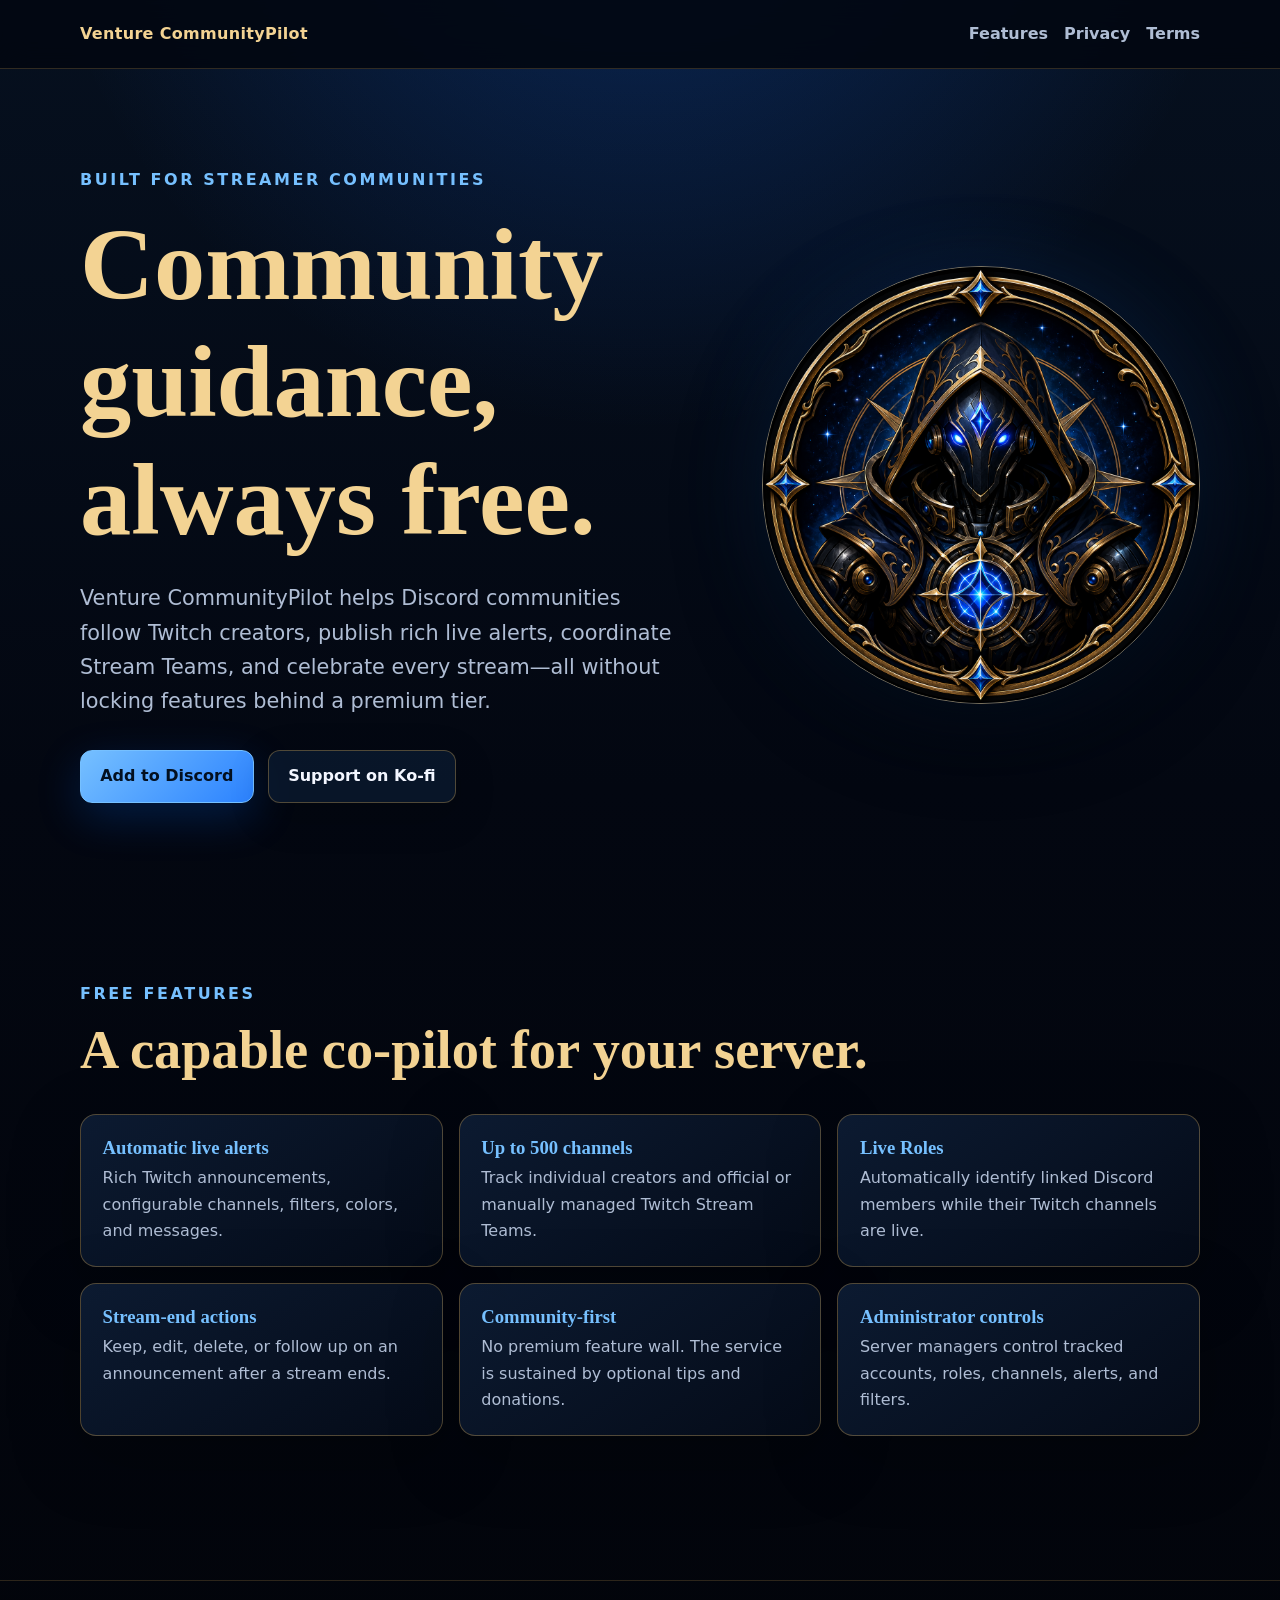
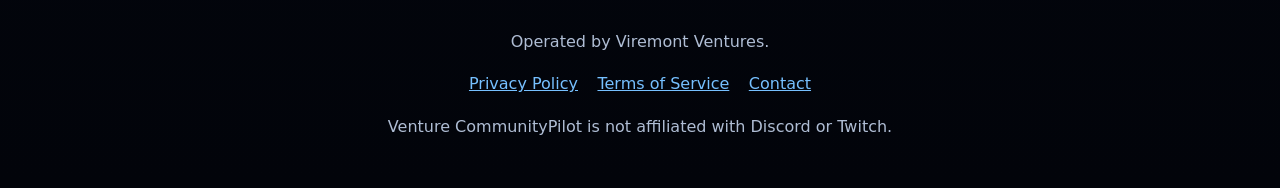
==== index.html @ 2fc48e21 "Add Venture CommunityPilot public site and policies" ====
<!doctype html>
<html lang="en">
  <head>
    <meta charset="utf-8" />
    <meta name="viewport" content="width=device-width, initial-scale=1" />
    <meta
      name="description"
      content="Venture CommunityPilot is a free Discord community bot for Twitch streamers and their communities."
    />
    <title>Venture CommunityPilot</title>
    <link rel="stylesheet" href="styles.css" />
  </head>
  <body>
    <header class="site-header">
      <nav class="nav" aria-label="Main navigation">
        <a class="brand" href="index.html">Venture CommunityPilot</a>
        <div class="nav-links">
          <a href="#features">Features</a>
          <a href="privacy.html">Privacy</a>
          <a href="terms.html">Terms</a>
        </div>
      </nav>
    </header>

    <main>
      <section class="hero">
        <div>
          <p class="eyebrow">Built for streamer communities</p>
          <h1>Community guidance, always free.</h1>
          <p class="hero-copy">
            Venture CommunityPilot helps Discord communities follow Twitch
            creators, publish rich live alerts, coordinate Stream Teams, and
            celebrate every stream—all without locking features behind a
            premium tier.
          </p>
          <div class="actions">
            <a
              class="button primary"
              href="https://discord.com/oauth2/authorize?client_id=1528395229957460070&amp;permissions=268520448&amp;integration_type=0&amp;scope=bot+applications.commands"
            >Add to Discord</a>
            <a class="button" href="https://ko-fi.com/venturecp">Support on Ko-fi</a>
          </div>
        </div>

        <div class="icon-wrap">
          <img
            class="bot-icon"
            src="bot-icon.png"
            alt="Venture CommunityPilot hooded automaton emblem"
          />
        </div>
      </section>

      <section class="section" id="features">
        <p class="eyebrow">Free features</p>
        <h2>A capable co-pilot for your server.</h2>
        <div class="feature-grid">
          <article class="card">
            <h3>Automatic live alerts</h3>
            <p>Rich Twitch announcements, configurable channels, filters, colors, and messages.</p>
          </article>
          <article class="card">
            <h3>Up to 500 channels</h3>
            <p>Track individual creators and official or manually managed Twitch Stream Teams.</p>
          </article>
          <article class="card">
            <h3>Live Roles</h3>
            <p>Automatically identify linked Discord members while their Twitch channels are live.</p>
          </article>
          <article class="card">
            <h3>Stream-end actions</h3>
            <p>Keep, edit, delete, or follow up on an announcement after a stream ends.</p>
          </article>
          <article class="card">
            <h3>Community-first</h3>
            <p>No premium feature wall. The service is sustained by optional tips and donations.</p>
          </article>
          <article class="card">
            <h3>Administrator controls</h3>
            <p>Server managers control tracked accounts, roles, channels, alerts, and filters.</p>
          </article>
        </div>
      </section>
    </main>

    <footer>
      <p>Operated by Viremont Ventures.</p>
      <p>
        <a href="privacy.html">Privacy Policy</a>
        <a href="terms.html">Terms of Service</a>
        <a href="mailto:viremontmoogle@hotmail.com">Contact</a>
      </p>
      <p>Venture CommunityPilot is not affiliated with Discord or Twitch.</p>
    </footer>
  </body>
</html>
---- styles.css ----
:root {
  color-scheme: dark;
  --background: #030711;
  --surface: #091426;
  --surface-soft: #0d1d35;
  --text: #f3f6ff;
  --muted: #afbdd4;
  --blue: #3a9bff;
  --blue-bright: #76c0ff;
  --gold: #d7a956;
  --gold-light: #f3d393;
  --border: rgba(215, 169, 86, 0.35);
  --shadow: rgba(0, 105, 255, 0.22);
  font-family: Inter, ui-sans-serif, system-ui, -apple-system, BlinkMacSystemFont,
    "Segoe UI", sans-serif;
}

* {
  box-sizing: border-box;
}

html {
  scroll-behavior: smooth;
}

body {
  min-height: 100vh;
  margin: 0;
  color: var(--text);
  background:
    radial-gradient(circle at 50% -10%, rgba(24, 111, 255, 0.28), transparent 38rem),
    linear-gradient(180deg, #06101f 0%, var(--background) 44%, #02040a 100%);
  line-height: 1.65;
}

a {
  color: var(--blue-bright);
}

a:hover {
  color: white;
}

.site-header {
  position: sticky;
  top: 0;
  z-index: 10;
  border-bottom: 1px solid rgba(215, 169, 86, 0.22);
  background: rgba(3, 7, 17, 0.9);
  backdrop-filter: blur(14px);
}

.nav {
  width: min(1120px, calc(100% - 2rem));
  min-height: 68px;
  margin: 0 auto;
  display: flex;
  align-items: center;
  justify-content: space-between;
  gap: 1.25rem;
}

.brand {
  color: var(--gold-light);
  text-decoration: none;
  font-weight: 800;
  letter-spacing: 0.02em;
}

.nav-links {
  display: flex;
  align-items: center;
  gap: 1rem;
  flex-wrap: wrap;
}

.nav-links a {
  color: var(--muted);
  text-decoration: none;
  font-weight: 650;
}

.nav-links a:hover {
  color: var(--text);
}

main {
  width: min(1120px, calc(100% - 2rem));
  margin: 0 auto;
}

.hero {
  min-height: calc(100vh - 68px);
  padding: 5rem 0;
  display: grid;
  grid-template-columns: minmax(0, 1.15fr) minmax(280px, 0.85fr);
  align-items: center;
  gap: clamp(2.5rem, 7vw, 7rem);
}

.eyebrow {
  margin: 0 0 0.75rem;
  color: var(--blue-bright);
  font-weight: 800;
  letter-spacing: 0.16em;
  text-transform: uppercase;
}

h1,
h2,
h3 {
  font-family: Georgia, "Times New Roman", serif;
  line-height: 1.15;
}

h1 {
  margin: 0;
  font-size: clamp(3rem, 8vw, 6.5rem);
  color: var(--gold-light);
  text-wrap: balance;
}

.hero-copy {
  max-width: 710px;
  margin: 1.4rem 0 0;
  color: var(--muted);
  font-size: clamp(1.08rem, 2vw, 1.3rem);
}

.actions {
  margin-top: 2rem;
  display: flex;
  gap: 0.9rem;
  flex-wrap: wrap;
}

.button {
  display: inline-flex;
  align-items: center;
  justify-content: center;
  min-height: 50px;
  padding: 0.75rem 1.2rem;
  border: 1px solid var(--border);
  border-radius: 12px;
  color: var(--text);
  background: rgba(12, 28, 50, 0.72);
  text-decoration: none;
  font-weight: 800;
  box-shadow: 0 12px 40px rgba(0, 0, 0, 0.2);
}

.button.primary {
  color: #031020;
  border-color: var(--blue-bright);
  background: linear-gradient(135deg, var(--blue-bright), #2b82ff);
  box-shadow: 0 14px 44px var(--shadow);
}

.button:hover {
  transform: translateY(-1px);
}

.icon-wrap {
  position: relative;
  width: min(100%, 480px);
  margin-inline: auto;
}

.icon-wrap::before {
  content: "";
  position: absolute;
  inset: 7%;
  border-radius: 50%;
  background: rgba(18, 119, 255, 0.4);
  filter: blur(48px);
}

.bot-icon {
  position: relative;
  display: block;
  width: 100%;
  border-radius: 50%;
  border: 1px solid rgba(243, 211, 147, 0.5);
  box-shadow: 0 24px 80px rgba(0, 0, 0, 0.65);
}

.section {
  padding: 5rem 0;
}

.section h2 {
  margin: 0 0 1rem;
  color: var(--gold-light);
  font-size: clamp(2rem, 5vw, 3.4rem);
}

.feature-grid {
  margin-top: 2rem;
  display: grid;
  grid-template-columns: repeat(3, minmax(0, 1fr));
  gap: 1rem;
}

.card,
.legal {
  border: 1px solid var(--border);
  border-radius: 16px;
  background: linear-gradient(145deg, rgba(13, 29, 53, 0.9), rgba(5, 12, 25, 0.9));
  box-shadow: 0 20px 70px rgba(0, 0, 0, 0.25);
}

.card {
  padding: 1.35rem;
}

.card h3 {
  margin: 0 0 0.45rem;
  color: var(--blue-bright);
}

.card p {
  margin: 0;
  color: var(--muted);
}

.policy-page {
  width: min(880px, 100%);
  padding: 4rem 0 6rem;
}

.legal {
  padding: clamp(1.25rem, 5vw, 3.25rem);
}

.legal h1 {
  font-size: clamp(2.4rem, 7vw, 4.8rem);
}

.legal h2 {
  margin-top: 2.4rem;
  color: var(--gold-light);
  font-size: 1.55rem;
}

.legal h3 {
  margin-top: 1.5rem;
  color: var(--blue-bright);
  font-size: 1.15rem;
}

.legal p,
.legal li {
  color: #c6d1e4;
}

.updated {
  color: var(--muted);
}

.notice {
  padding: 1rem 1.1rem;
  border-left: 3px solid var(--blue);
  border-radius: 8px;
  background: rgba(23, 94, 175, 0.13);
}

footer {
  margin-top: 4rem;
  padding: 2rem 1rem;
  border-top: 1px solid rgba(215, 169, 86, 0.2);
  color: var(--muted);
  text-align: center;
}

footer a {
  margin: 0 0.45rem;
}

@media (max-width: 820px) {
  .hero {
    grid-template-columns: 1fr;
    text-align: center;
    padding-top: 3rem;
  }

  .hero-copy {
    margin-inline: auto;
  }

  .actions {
    justify-content: center;
  }

  .icon-wrap {
    max-width: 390px;
    order: -1;
  }

  .feature-grid {
    grid-template-columns: 1fr;
  }
}

@media (max-width: 590px) {
  .nav {
    align-items: flex-start;
    flex-direction: column;
    padding: 0.8rem 0;
  }

  .site-header {
    position: static;
  }

  .hero {
    min-height: auto;
  }
}
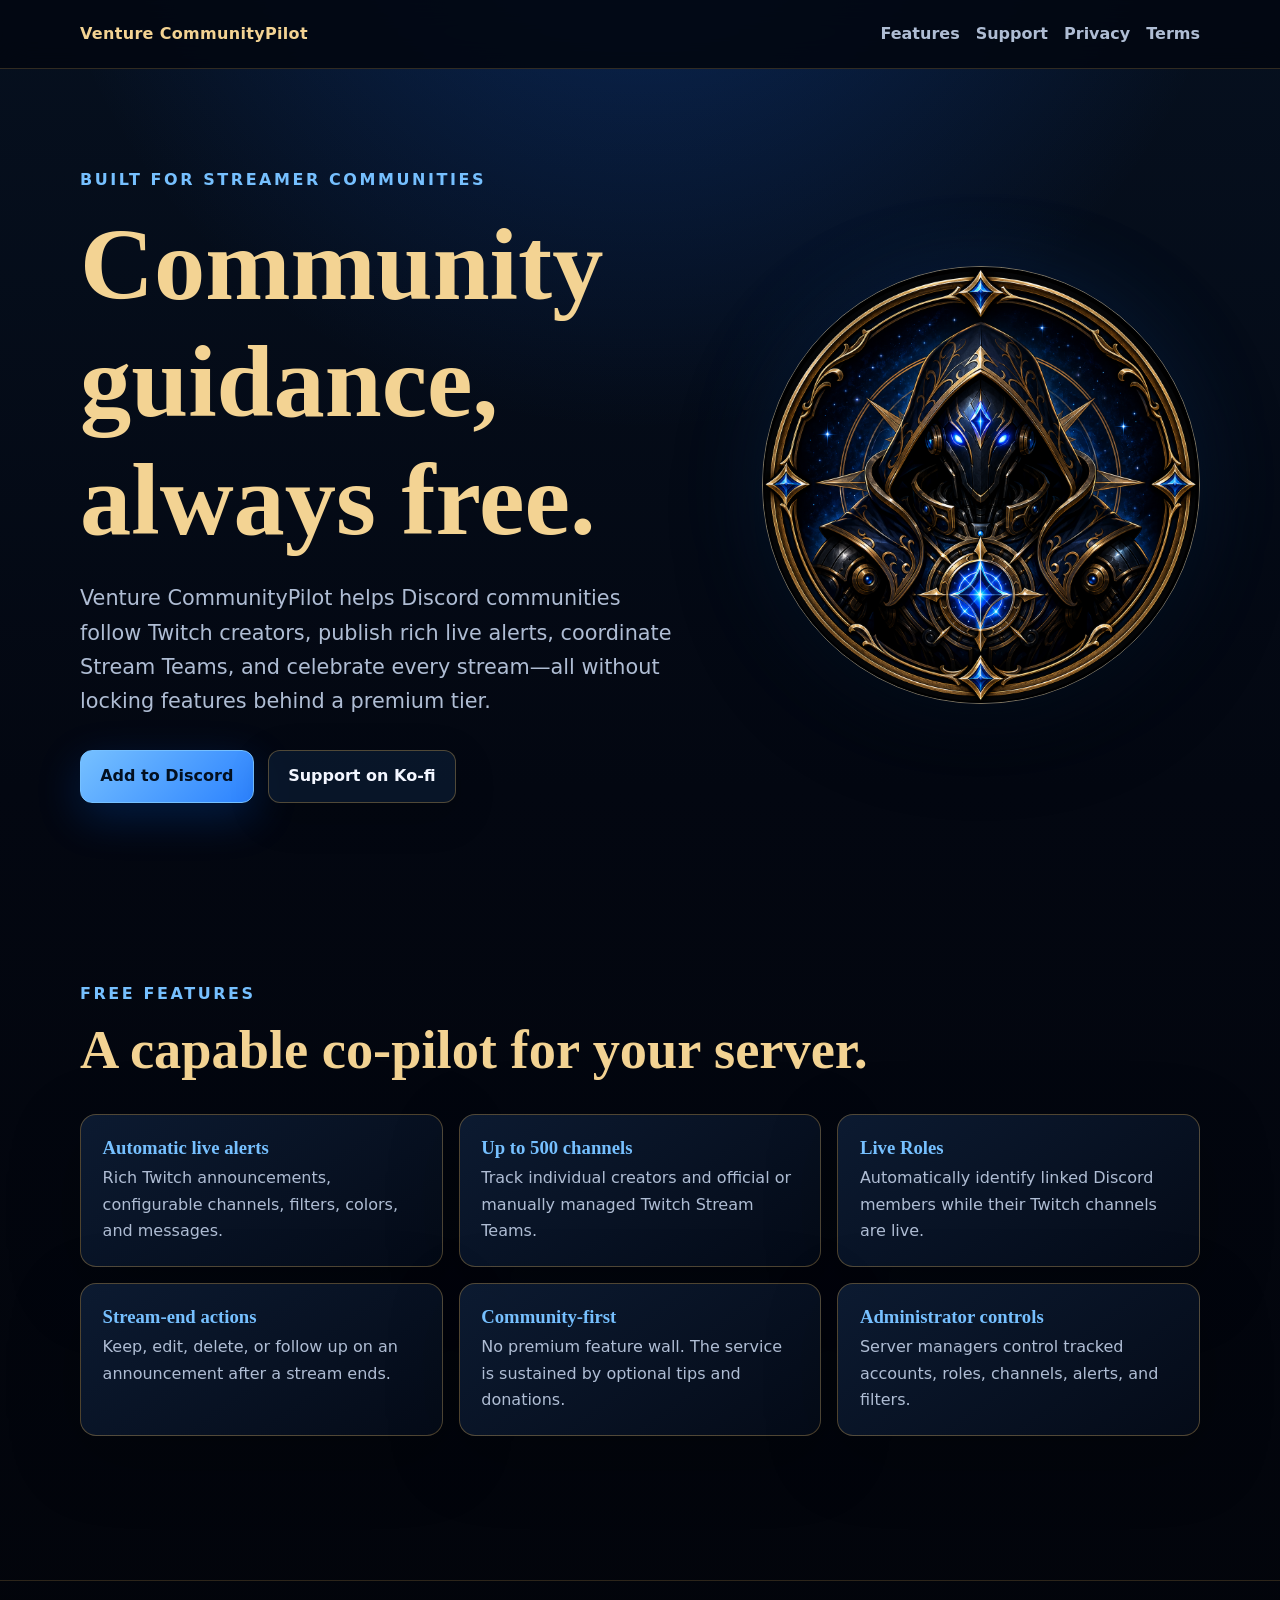
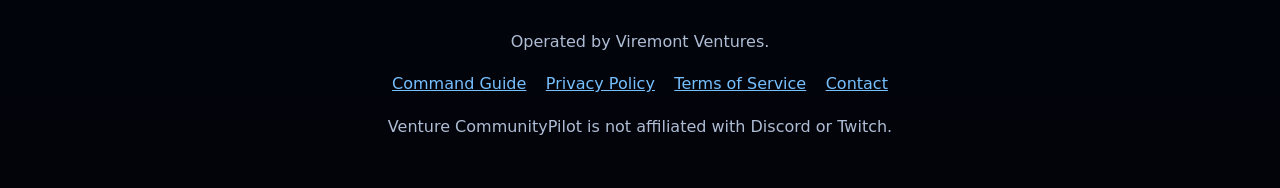
==== commit 6ec31ad9: "Add support guide and update contact email" ====
--- a/index.html
+++ b/index.html
@@ -16,6 +16,7 @@
         <a class="brand" href="index.html">Venture CommunityPilot</a>
         <div class="nav-links">
           <a href="#features">Features</a>
+          <a href="support.html">Support</a>
           <a href="privacy.html">Privacy</a>
           <a href="terms.html">Terms</a>
         </div>
@@ -86,9 +87,10 @@
     <footer>
       <p>Operated by Viremont Ventures.</p>
       <p>
+        <a href="support.html">Command Guide</a>
         <a href="privacy.html">Privacy Policy</a>
         <a href="terms.html">Terms of Service</a>
-        <a href="mailto:viremontmoogle@hotmail.com">Contact</a>
+        <a href="mailto:viremontmoogle@gmail.com">Contact</a>
       </p>
       <p>Venture CommunityPilot is not affiliated with Discord or Twitch.</p>
     </footer>
--- a/styles.css
+++ b/styles.css
@@ -19,6 +19,18 @@
   box-sizing: border-box;
 }
 
+.visually-hidden {
+  position: absolute;
+  width: 1px;
+  height: 1px;
+  padding: 0;
+  margin: -1px;
+  overflow: hidden;
+  clip: rect(0, 0, 0, 0);
+  white-space: nowrap;
+  border: 0;
+}
+
 html {
   scroll-behavior: smooth;
 }
@@ -264,6 +276,237 @@
   background: rgba(23, 94, 175, 0.13);
 }
 
+.support-hero {
+  padding: 4.5rem 0 2rem;
+  text-align: center;
+}
+
+.support-hero h1 {
+  font-size: clamp(2.7rem, 8vw, 5.5rem);
+}
+
+.support-hero p:not(.eyebrow) {
+  max-width: 760px;
+  margin: 1rem auto 0;
+  color: var(--muted);
+  font-size: 1.1rem;
+}
+
+.quick-start {
+  margin: 1.5rem 0 3rem;
+  padding: clamp(1.25rem, 4vw, 2rem);
+}
+
+.quick-start h2,
+.command-section h2,
+.help-panel h2 {
+  margin-top: 0;
+  color: var(--gold-light);
+  font-size: clamp(1.8rem, 4vw, 2.5rem);
+}
+
+.step-list {
+  margin: 1.25rem 0 0;
+  padding: 0;
+  display: grid;
+  grid-template-columns: repeat(3, minmax(0, 1fr));
+  gap: 1rem;
+  list-style: none;
+  counter-reset: setup-step;
+}
+
+.step-list li {
+  position: relative;
+  min-height: 145px;
+  padding: 1.15rem;
+  border: 1px solid rgba(58, 155, 255, 0.28);
+  border-radius: 12px;
+  background: rgba(4, 13, 28, 0.65);
+  counter-increment: setup-step;
+}
+
+.step-list li::before {
+  content: counter(setup-step);
+  display: grid;
+  width: 2rem;
+  height: 2rem;
+  margin-bottom: 0.75rem;
+  place-items: center;
+  border-radius: 50%;
+  color: #031020;
+  background: var(--blue-bright);
+  font-weight: 900;
+}
+
+.command-toolbar {
+  position: sticky;
+  top: 84px;
+  z-index: 5;
+  margin: 0 0 2rem;
+  padding: 0.8rem;
+  display: flex;
+  align-items: center;
+  gap: 0.75rem;
+  border: 1px solid var(--border);
+  border-radius: 14px;
+  background: rgba(3, 7, 17, 0.94);
+  backdrop-filter: blur(12px);
+}
+
+.command-search {
+  width: 100%;
+  min-height: 46px;
+  padding: 0.7rem 0.9rem;
+  border: 1px solid rgba(118, 192, 255, 0.35);
+  border-radius: 10px;
+  outline: none;
+  color: var(--text);
+  background: #071326;
+  font: inherit;
+}
+
+.command-search:focus {
+  border-color: var(--blue-bright);
+  box-shadow: 0 0 0 3px rgba(58, 155, 255, 0.18);
+}
+
+.command-section {
+  padding: 1rem 0 3.25rem;
+}
+
+.section-intro {
+  max-width: 780px;
+  color: var(--muted);
+}
+
+.command-grid {
+  margin-top: 1.25rem;
+  display: grid;
+  grid-template-columns: repeat(2, minmax(0, 1fr));
+  gap: 1rem;
+}
+
+.command-card {
+  padding: 1.3rem;
+}
+
+.command-card[hidden] {
+  display: none;
+}
+
+.command-heading {
+  display: flex;
+  align-items: center;
+  justify-content: space-between;
+  gap: 0.75rem;
+  flex-wrap: wrap;
+}
+
+.command-heading h3 {
+  margin: 0;
+  font-size: 1.35rem;
+}
+
+code,
+.command-name {
+  color: #a9d8ff;
+  font-family: "Cascadia Code", "SFMono-Regular", Consolas, monospace;
+}
+
+.command-name {
+  padding: 0.16rem 0.42rem;
+  border: 1px solid rgba(118, 192, 255, 0.24);
+  border-radius: 6px;
+  background: rgba(32, 99, 175, 0.14);
+}
+
+.badge {
+  display: inline-flex;
+  align-items: center;
+  min-height: 26px;
+  padding: 0.15rem 0.55rem;
+  border: 1px solid rgba(118, 192, 255, 0.32);
+  border-radius: 999px;
+  color: var(--blue-bright);
+  background: rgba(58, 155, 255, 0.1);
+  font-size: 0.78rem;
+  font-weight: 850;
+  text-transform: uppercase;
+  letter-spacing: 0.06em;
+}
+
+.badge.admin {
+  color: var(--gold-light);
+  border-color: rgba(215, 169, 86, 0.42);
+  background: rgba(215, 169, 86, 0.1);
+}
+
+.command-card > p {
+  color: var(--muted);
+}
+
+.usage {
+  margin: 0.8rem 0;
+  padding: 0.7rem 0.8rem;
+  overflow-x: auto;
+  border-left: 3px solid var(--blue);
+  border-radius: 7px;
+  color: #d9eaff;
+  background: rgba(3, 10, 23, 0.75);
+  font-family: "Cascadia Code", "SFMono-Regular", Consolas, monospace;
+  white-space: nowrap;
+}
+
+.subcommands {
+  margin: 0;
+  padding: 0;
+  list-style: none;
+}
+
+.subcommands li {
+  padding: 0.75rem 0;
+  color: var(--muted);
+  border-top: 1px solid rgba(175, 189, 212, 0.13);
+}
+
+.subcommands li:first-child {
+  border-top: 0;
+}
+
+.subcommands strong {
+  display: block;
+  margin-bottom: 0.18rem;
+  color: var(--text);
+}
+
+.syntax-key {
+  margin-top: 1.25rem;
+  color: var(--muted);
+  font-size: 0.92rem;
+}
+
+.help-panel {
+  margin-bottom: 5rem;
+  padding: clamp(1.25rem, 4vw, 2rem);
+}
+
+.help-grid {
+  display: grid;
+  grid-template-columns: repeat(2, minmax(0, 1fr));
+  gap: 1rem;
+}
+
+.help-grid h3 {
+  color: var(--blue-bright);
+}
+
+.empty-state {
+  margin: 0 0 4rem;
+  padding: 2rem;
+  text-align: center;
+  color: var(--muted);
+}
+
 footer {
   margin-top: 4rem;
   padding: 2rem 1rem;
@@ -299,6 +542,12 @@
   .feature-grid {
     grid-template-columns: 1fr;
   }
+
+  .step-list,
+  .command-grid,
+  .help-grid {
+    grid-template-columns: 1fr;
+  }
 }
 
 @media (max-width: 590px) {
@@ -312,6 +561,10 @@
     position: static;
   }
 
+  .command-toolbar {
+    position: static;
+  }
+
   .hero {
     min-height: auto;
   }
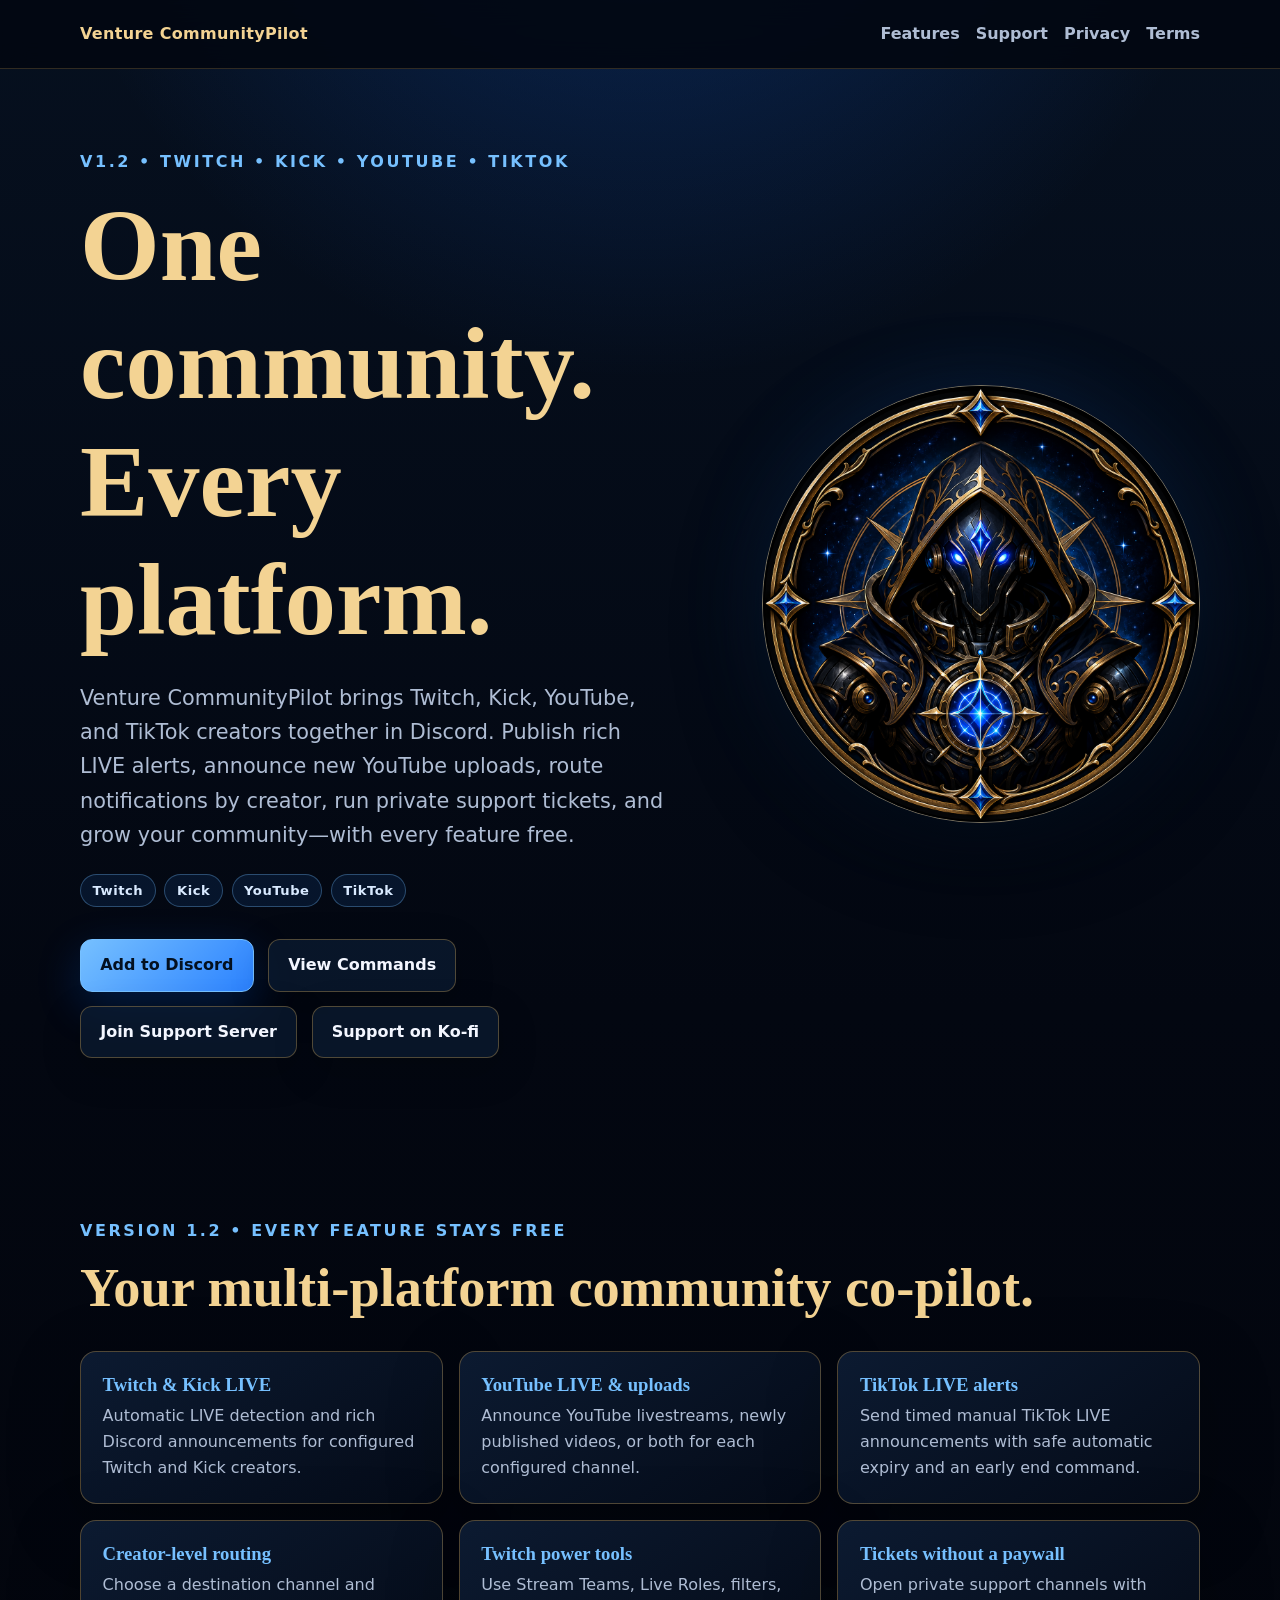
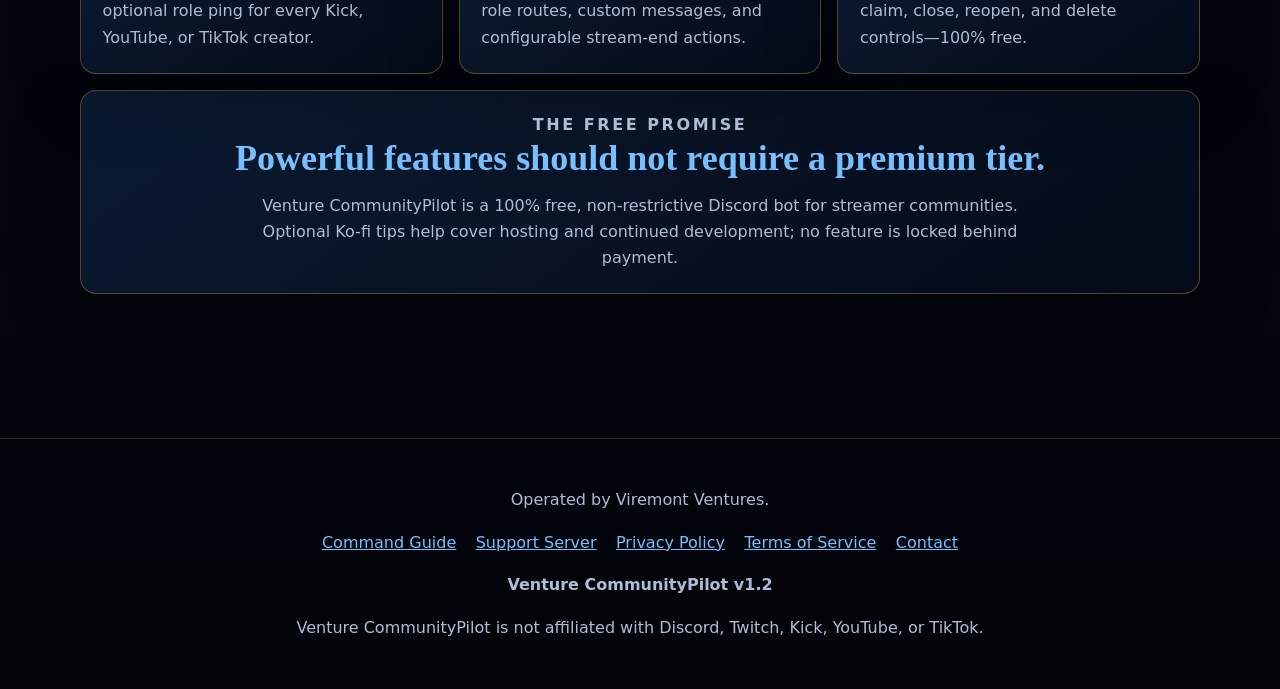
==== commit fa5ddde8: "Update website for Venture CommunityPilot v1.2" ====
--- a/index.html
+++ b/index.html
@@ -5,9 +5,16 @@
     <meta name="viewport" content="width=device-width, initial-scale=1" />
     <meta
       name="description"
-      content="Venture CommunityPilot is a free Discord community bot for Twitch streamers and their communities."
+      content="Venture CommunityPilot v1.2 is a 100% free Discord bot for Twitch, Kick, YouTube, and TikTok creator communities, with live alerts, YouTube upload alerts, tickets, roles, and routing."
     />
-    <title>Venture CommunityPilot</title>
+    <meta property="og:title" content="Venture CommunityPilot v1.2" />
+    <meta
+      property="og:description"
+      content="Free multi-platform creator alerts and community tools for Twitch, Kick, YouTube, and TikTok."
+    />
+    <meta property="og:image" content="bot-icon.png" />
+    <meta name="theme-color" content="#091426" />
+    <title>Venture CommunityPilot v1.2 | Free Multi-Platform Discord Bot</title>
     <link rel="stylesheet" href="styles.css" />
   </head>
   <body>
@@ -26,19 +33,27 @@
     <main>
       <section class="hero">
         <div>
-          <p class="eyebrow">Built for streamer communities</p>
-          <h1>Community guidance, always free.</h1>
+          <p class="eyebrow">V1.2 • Twitch • Kick • YouTube • TikTok</p>
+          <h1>One community. Every platform.</h1>
           <p class="hero-copy">
-            Venture CommunityPilot helps Discord communities follow Twitch
-            creators, publish rich live alerts, coordinate Stream Teams, and
-            celebrate every stream—all without locking features behind a
-            premium tier.
+            Venture CommunityPilot brings Twitch, Kick, YouTube, and TikTok
+            creators together in Discord. Publish rich LIVE alerts, announce
+            new YouTube uploads, route notifications by creator, run private
+            support tickets, and grow your community—with every feature free.
           </p>
+          <div class="platform-list" aria-label="Supported platforms">
+            <span>Twitch</span>
+            <span>Kick</span>
+            <span>YouTube</span>
+            <span>TikTok</span>
+          </div>
           <div class="actions">
             <a
               class="button primary"
               href="https://discord.com/oauth2/authorize?client_id=1528395229957460070&amp;permissions=268520448&amp;integration_type=0&amp;scope=bot+applications.commands"
             >Add to Discord</a>
+            <a class="button" href="support.html">View Commands</a>
+            <a class="button" href="https://discord.gg/AfpDvehFv6">Join Support Server</a>
             <a class="button" href="https://ko-fi.com/venturecp">Support on Ko-fi</a>
           </div>
         </div>
@@ -53,33 +68,42 @@
       </section>
 
       <section class="section" id="features">
-        <p class="eyebrow">Free features</p>
-        <h2>A capable co-pilot for your server.</h2>
+        <p class="eyebrow">Version 1.2 • Every feature stays free</p>
+        <h2>Your multi-platform community co-pilot.</h2>
         <div class="feature-grid">
           <article class="card">
-            <h3>Automatic live alerts</h3>
-            <p>Rich Twitch announcements, configurable channels, filters, colors, and messages.</p>
+            <h3>Twitch &amp; Kick LIVE</h3>
+            <p>Automatic LIVE detection and rich Discord announcements for configured Twitch and Kick creators.</p>
           </article>
           <article class="card">
-            <h3>Up to 500 channels</h3>
-            <p>Track individual creators and official or manually managed Twitch Stream Teams.</p>
+            <h3>YouTube LIVE &amp; uploads</h3>
+            <p>Announce YouTube livestreams, newly published videos, or both for each configured channel.</p>
           </article>
           <article class="card">
-            <h3>Live Roles</h3>
-            <p>Automatically identify linked Discord members while their Twitch channels are live.</p>
+            <h3>TikTok LIVE alerts</h3>
+            <p>Send timed manual TikTok LIVE announcements with safe automatic expiry and an early end command.</p>
           </article>
           <article class="card">
-            <h3>Stream-end actions</h3>
-            <p>Keep, edit, delete, or follow up on an announcement after a stream ends.</p>
+            <h3>Creator-level routing</h3>
+            <p>Choose a destination channel and optional role ping for every Kick, YouTube, or TikTok creator.</p>
           </article>
           <article class="card">
-            <h3>Community-first</h3>
-            <p>No premium feature wall. The service is sustained by optional tips and donations.</p>
+            <h3>Twitch power tools</h3>
+            <p>Use Stream Teams, Live Roles, filters, role routes, custom messages, and configurable stream-end actions.</p>
           </article>
           <article class="card">
-            <h3>Administrator controls</h3>
-            <p>Server managers control tracked accounts, roles, channels, alerts, and filters.</p>
+            <h3>Tickets without a paywall</h3>
+            <p>Open private support channels with claim, close, reopen, and delete controls—100% free.</p>
           </article>
+        </div>
+        <div class="free-promise card">
+          <p class="eyebrow">The free promise</p>
+          <h3>Powerful features should not require a premium tier.</h3>
+          <p>
+            Venture CommunityPilot is a 100% free, non-restrictive Discord bot
+            for streamer communities. Optional Ko-fi tips help cover hosting
+            and continued development; no feature is locked behind payment.
+          </p>
         </div>
       </section>
     </main>
@@ -88,11 +112,13 @@
       <p>Operated by Viremont Ventures.</p>
       <p>
         <a href="support.html">Command Guide</a>
+        <a href="https://discord.gg/AfpDvehFv6">Support Server</a>
         <a href="privacy.html">Privacy Policy</a>
         <a href="terms.html">Terms of Service</a>
         <a href="mailto:viremontmoogle@gmail.com">Contact</a>
       </p>
-      <p>Venture CommunityPilot is not affiliated with Discord or Twitch.</p>
+      <p><strong>Venture CommunityPilot v1.2</strong></p>
+      <p>Venture CommunityPilot is not affiliated with Discord, Twitch, Kick, YouTube, or TikTok.</p>
     </footer>
   </body>
 </html>
--- a/styles.css
+++ b/styles.css
@@ -139,6 +139,24 @@
   font-size: clamp(1.08rem, 2vw, 1.3rem);
 }
 
+.platform-list {
+  margin-top: 1.35rem;
+  display: flex;
+  gap: 0.55rem;
+  flex-wrap: wrap;
+}
+
+.platform-list span {
+  padding: 0.3rem 0.72rem;
+  border: 1px solid rgba(118, 192, 255, 0.32);
+  border-radius: 999px;
+  color: #d9eaff;
+  background: rgba(20, 77, 143, 0.2);
+  font-size: 0.82rem;
+  font-weight: 800;
+  letter-spacing: 0.04em;
+}
+
 .actions {
   margin-top: 2rem;
   display: flex;
@@ -213,6 +231,23 @@
   gap: 1rem;
 }
 
+.free-promise {
+  margin-top: 1rem;
+  padding: clamp(1.35rem, 4vw, 2.25rem);
+  text-align: center;
+}
+
+.free-promise h3 {
+  margin: 0;
+  color: var(--gold-light);
+  font-size: clamp(1.5rem, 3vw, 2.25rem);
+}
+
+.free-promise p:last-child {
+  max-width: 760px;
+  margin: 0.8rem auto 0;
+}
+
 .card,
 .legal {
   border: 1px solid var(--border);
@@ -292,6 +327,44 @@
   font-size: 1.1rem;
 }
 
+.feature-notice {
+  margin: 0 0 1.5rem;
+  padding: 1rem 1.15rem;
+  display: flex;
+  align-items: flex-start;
+  gap: 1rem;
+  border: 1px solid rgba(118, 192, 255, 0.4);
+  border-left: 4px solid var(--blue-bright);
+  border-radius: 12px;
+  background:
+    linear-gradient(135deg, rgba(24, 111, 255, 0.18), rgba(7, 19, 38, 0.92));
+  box-shadow: 0 14px 44px rgba(0, 69, 170, 0.16);
+}
+
+.feature-notice-label {
+  flex: 0 0 auto;
+  padding: 0.22rem 0.6rem;
+  border: 1px solid rgba(243, 211, 147, 0.5);
+  border-radius: 999px;
+  color: #031020;
+  background: var(--gold-light);
+  font-size: 0.76rem;
+  font-weight: 900;
+  letter-spacing: 0.05em;
+  text-transform: uppercase;
+}
+
+.feature-notice h2 {
+  margin: 0;
+  color: var(--gold-light);
+  font-size: 1.2rem;
+}
+
+.feature-notice p {
+  margin: 0.3rem 0 0;
+  color: var(--muted);
+}
+
 .quick-start {
   margin: 1.5rem 0 3rem;
   padding: clamp(1.25rem, 4vw, 2rem);
@@ -309,7 +382,7 @@
   margin: 1.25rem 0 0;
   padding: 0;
   display: grid;
-  grid-template-columns: repeat(3, minmax(0, 1fr));
+  grid-template-columns: repeat(4, minmax(0, 1fr));
   gap: 1rem;
   list-style: none;
   counter-reset: setup-step;
@@ -534,6 +607,10 @@
     justify-content: center;
   }
 
+  .platform-list {
+    justify-content: center;
+  }
+
   .icon-wrap {
     max-width: 390px;
     order: -1;
@@ -565,6 +642,10 @@
     position: static;
   }
 
+  .feature-notice {
+    flex-direction: column;
+  }
+
   .hero {
     min-height: auto;
   }
